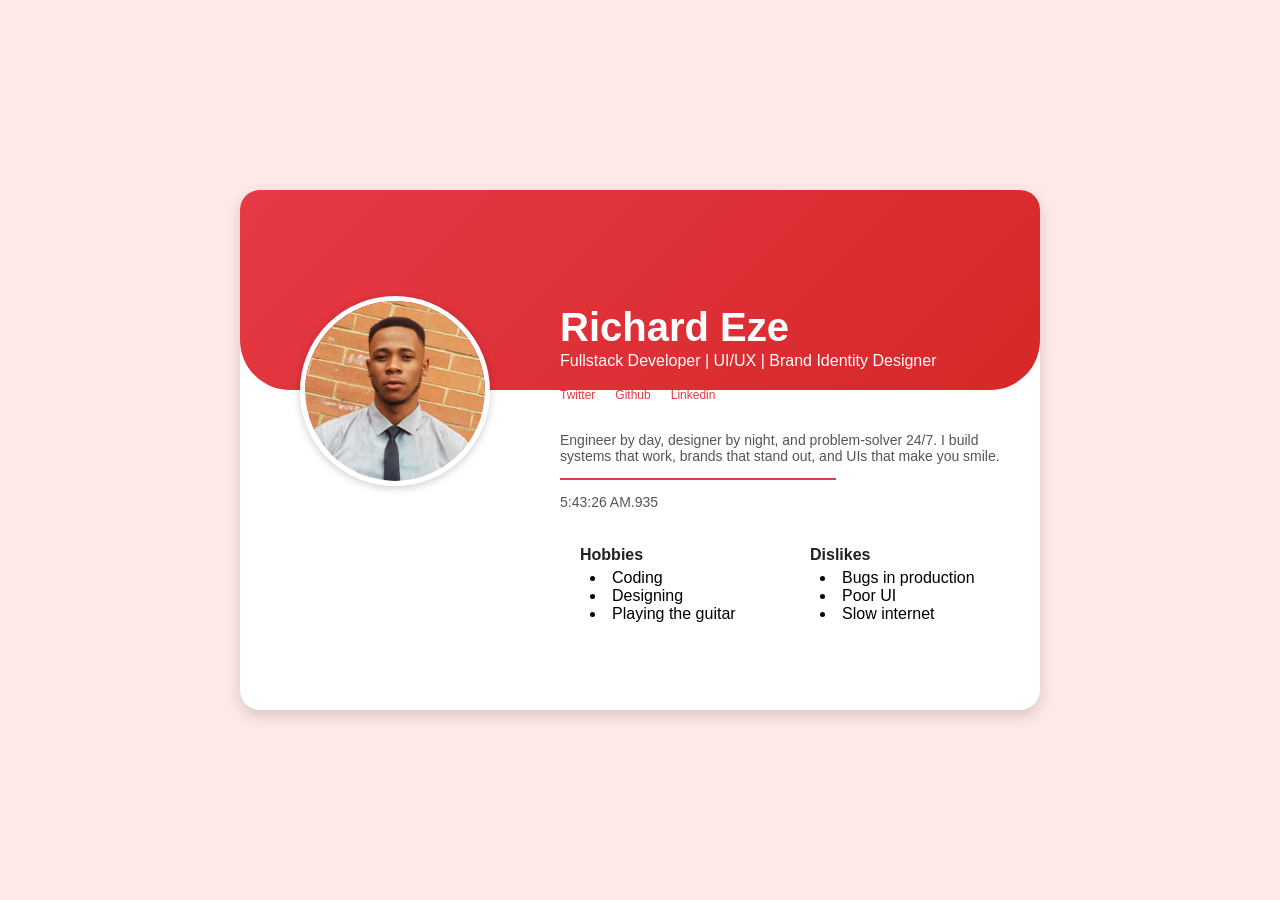
==== index.html @ 55c5f105 "Delete parent folder" ====
<!DOCTYPE html>
<html lang="en">

<head>
  <meta charset="UTF-8">
  <meta name="viewport" content="width=device-width, initial-scale=1.0">
  <title>Profile Card</title>
  <link rel="stylesheet" href="style.css">
</head>

<body>
  <article class="profile-card" data-testid="test-profile-card">
    <!-- Top banner -->
    <div class="banner"></div>

    <!-- Flex wrapper -->
    <div class="profile-content">
      <!-- Avatar -->
      <figure class="avatar">
        <img src="images/ac3216768867569.64ba4d8a40975-modified.png" alt="Profile photo"
          data-testid="test-user-avatar" />
      </figure>

      <!-- Text content -->
      <div class="text-content">
        <!-- Name & Bio -->

        <header>
          <h2 data-testid="test-user-name" aria-label="Richard Eze">Richard Eze</h2>
            <h3>Fullstack Developer | UI/UX | Brand Identity Designer</h3>
        </header>



        <!-- Social Links -->
        <nav data-testid="test-user-social-links">
          <ul>
            <li>
              <a href="https://x.com/designsyuneak?s=21" target="_blank" rel="noopener noreferrer"
                data-testid="test-user-social-twitter">Twitter</a>
            </li>
            <li>
              <a href="https://github.com/Yuneak" target="_blank" rel="noopener noreferrer"
                data-testid="test-user-social-github">Github</a>
            </li>
            <li>
              <a href="https://linkedin.com/in/ezerichard" target="_blank" rel="noopener noreferrer"
                data-testid="test-user-social-linkedin">Linkedin</a>
            </li>
          </ul>
        </nav>




        <p data-testid="test-user-bio">
          Engineer by day, designer by night, and problem-solver 24/7. I build systems that work, brands that stand out, and UIs that make you smile.
        </p>

        <!-- Divider -->
        <hr />

        <!-- Current Time -->
        <p class="time" data-testid="test-user-time"></p>


        <!-- Wrapper for hobbies & dislikes -->
        <div class="lists-container">
          <!-- Hobbies -->
          <section data-testid="test-user-hobbies">
            <h4>Hobbies</h4>
            <ul>
              <li>Coding</li>
              <li>Designing</li>
              <li>Playing the guitar</li>
            </ul>
          </section>

          <!-- Dislikes -->
          <section data-testid="test-user-dislikes">
            <h4>Dislikes</h4>
            <ul>
              <li>Bugs in production</li>
              <li>Poor UI</li>
              <li>Slow internet</li>
            </ul>
          </section>
        </div>
      </div>
    </div>
  </article>
  <script src="script.js"></script>
</body>

</html>
---- style.css ----
body {
  background: #ffe8e8;
  font-family: "Segoe UI", Tahoma, Geneva, Verdana, sans-serif;
  display: flex;
  align-items: center;
  justify-content: center;
  min-height: 100vh;
  margin: 0;
}

/* Card container */
.profile-card {
  background: #fff;
  border-radius: 20px;
  padding-bottom: 20px;
  max-width: 500px;
  width: 60%;
  height: 60%;
  position: relative;
  overflow: hidden;
  box-shadow: 0 6px 15px rgba(0, 0, 0, 0.15);
  padding-bottom: 20px;
}

/* Red banner */
.banner {
  background: linear-gradient(135deg, #e63946, #d62828);
  height: 120px;
  border-bottom-left-radius: 50px;
  border-bottom-right-radius: 50px;
}

/* Flex container */
.profile-content {
  display: flex;
  flex-direction: column;
  align-items: center;
  margin-top: -60px; /* pull content up over banner */
  padding: 0 20px;
}

/* Avatar */
.avatar {
  margin-bottom: 15px;
}
.avatar img {
  width: 120px;
  height: 120px;
  border-radius: 50%;
  border: 5px solid #fff;
  object-fit: cover;
  box-shadow: 0 2px 8px rgba(0,0,0,0.2);
}

/* Text content */
.text-content {
  text-align: center;
  width: 100%;
}

header h2 {
  margin: 2px 0 2px;
  font-size: 35px;
  color: #222;
}
header h3 {
  margin: 0;
  font-size: 12px;
  font-weight: normal;
  color: #666;
}

.text-content p {
  padding: 0 10px;
  color: #555;
  font-size: 14px;
  padding-left: 0px;

}

/* Divider */
.text-content hr {
  width: 60%;
  margin: 15px auto;
  border: none;
  border-top: 2px solid #e63946;
  
}

/* Time */
.time {
  font-size: 13px;
  color: #ff2222;
  margin-bottom: 0
  
}

/* Social links */
nav ul {
  display: flex;
  justify-content: center;
  gap: 20px;
  list-style: none;
  padding: 0;
  margin: 15px 0;
}
nav a {
  font-size: 12px;
  text-decoration: none;
  color: #e63946;
}

nav a:focus {
  outline: 1px dashed #e63946;
  outline-offset: 4px;
  border-radius: 4px;
}

nav a:hover {
  color: #ff4757;
}

/* Hobbies & Dislikes */
section {
  margin-top: 15px;
  text-align: left;
  padding: 0 20px;
}
section h4 {
  margin-bottom: 5px;
  color: #222;
}
section ul {
  list-style: disc inside;
  margin: 0;
  padding-left: 10px;
}

/* ============================= */
/* Responsive layout for desktops */
/* ============================= */

@media (min-width: 768px) {

  .profile-card {
  background: #fff;
  border-radius: 20px;
  max-width: 800px;
  height: 500px;
  width: 80%;
  position: relative;
  overflow: hidden;
  box-shadow: 0 6px 15px rgba(0, 0, 0, 0.15);
  padding-bottom: 20px;
}

  .profile-content {
    flex-direction: row;
    align-items: flex-start;
    gap: 30px;
    margin-top: -60px;
  }

  .banner {
  background: linear-gradient(135deg, #e63946, #d62828);
  height: 200px;
  border-bottom-left-radius: 50px;
  border-bottom-right-radius: 50px;
}

  .avatar {
    flex-shrink: 0;
    margin-bottom: 0;
  }

  .avatar img {
  width: 180px;
  height: 180px;
  border-radius: 50%;
  margin-top: -50px;
  border: 5px solid #fff;
  object-fit: cover;
  box-shadow: 0 2px 8px rgba(0,0,0,0.2);
}

  header {
    display: inline-flexbox;
  }

  nav ul {
    display: inline-flex;
  }

  .text-content {
    text-align: left;
  }

  header h2 {
  margin: -25px 0 2px;
  font-size: 40px;
  color: #ffffff;
}

header h3 {
  margin: 0;
  font-size: 16px;
  font-weight: normal;
  color: #ffffff;
}

  .text-content hr {
    margin: 5px 0;
  }
  

  .lists-container {
  display: flex;
  justify-content: space-between; /* space between hobbies & dislikes */
}

.lists-container section {
  flex: 1; /* each takes equal width */
}

}
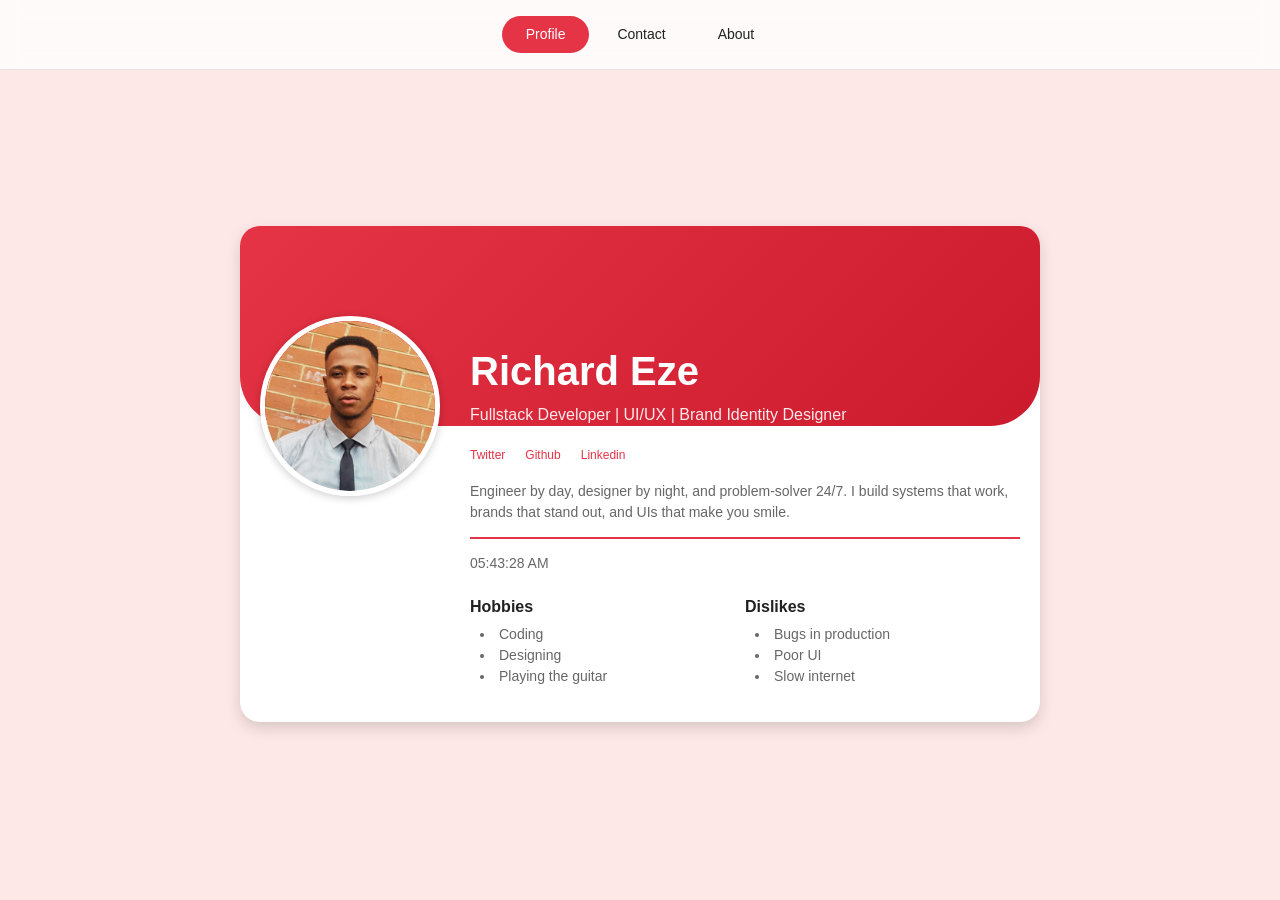
==== commit 5d122872: "Include Contact and about Pages" ====
--- a/index.html
+++ b/index.html
@@ -4,92 +4,108 @@
 <head>
   <meta charset="UTF-8">
   <meta name="viewport" content="width=device-width, initial-scale=1.0">
-  <title>Profile Card</title>
+  <title>Richard Eze - Fullstack Developer & Designer</title>
+  <meta name="description" content="Portfolio of Richard Eze - Fullstack Developer, UI/UX Designer, and Brand Identity Designer. Engineer by day, designer by night.">
+  <meta name="author" content="Richard Eze">
+  
+  <meta property="og:title" content="Richard Eze - Fullstack Developer & Designer">
+  <meta property="og:description" content="Portfolio of Richard Eze - Fullstack Developer, UI/UX Designer, and Brand Identity Designer">
+  
   <link rel="stylesheet" href="style.css">
 </head>
 
 <body>
-  <article class="profile-card" data-testid="test-profile-card">
-    <!-- Top banner -->
-    <div class="banner"></div>
+  <!-- Navigation -->
+  <nav class="navigation" role="navigation">
+    <div class="nav-container">
+      <ul class="nav-links">
+        <li><a href="index.html" class="nav-link active" aria-current="page">Profile</a></li>
+        <li><a href="contact.html" class="nav-link">Contact</a></li>
+        <li><a href="about.html" class="nav-link">About</a></li>
+      </ul>
+    </div>
+  </nav>
 
-    <!-- Flex wrapper -->
-    <div class="profile-content">
-      <!-- Avatar -->
-      <figure class="avatar">
-        <img src="images/ac3216768867569.64ba4d8a40975-modified.png" alt="Profile photo"
-          data-testid="test-user-avatar" />
-      </figure>
+  <!-- Main Content -->
+  <main class="page-main">
+    <article class="profile-card" data-testid="test-profile-card">
+      <!-- Top banner -->
+      <div class="banner"></div>
 
-      <!-- Text content -->
-      <div class="text-content">
-        <!-- Name & Bio -->
+      <!-- Flex wrapper -->
+      <div class="profile-content">
+        <!-- Avatar -->
+        <figure class="avatar">
+          <img src="images/ac3216768867569.64ba4d8a40975-modified.png" 
+               alt="Profile photo"
+               data-testid="test-user-avatar" />
+        </figure>
 
-        <header>
-          <h2 data-testid="test-user-name" aria-label="Richard Eze">Richard Eze</h2>
+        <!-- Text content -->
+        <div class="text-content">
+          <!-- Name & Bio -->
+          <header>
+            <h2 data-testid="test-user-name" aria-label="Richard Eze">Richard Eze</h2>
             <h3>Fullstack Developer | UI/UX | Brand Identity Designer</h3>
-        </header>
+          </header>
 
+          <!-- Social Links -->
+          <nav data-testid="test-user-social-links" aria-label="Social media links">
+            <ul>
+              <li>
+                <a href="https://x.com/designsyuneak?s=21" target="_blank" rel="noopener noreferrer"
+                  data-testid="test-user-social-twitter">Twitter</a>
+              </li>
+              <li>
+                <a href="https://github.com/Yuneak" target="_blank" rel="noopener noreferrer"
+                  data-testid="test-user-social-github">Github</a>
+              </li>
+              <li>
+                <a href="https://linkedin.com/in/ezerichard" target="_blank" rel="noopener noreferrer"
+                  data-testid="test-user-social-linkedin">Linkedin</a>
+              </li>
+            </ul>
+          </nav>
 
+          <p data-testid="test-user-bio">
+            Engineer by day, designer by night, and problem-solver 24/7. I build systems that work, brands that stand
+            out, and UIs that make you smile.
+          </p>
 
-        <!-- Social Links -->
-        <nav data-testid="test-user-social-links">
-          <ul>
-            <li>
-              <a href="https://x.com/designsyuneak?s=21" target="_blank" rel="noopener noreferrer"
-                data-testid="test-user-social-twitter">Twitter</a>
-            </li>
-            <li>
-              <a href="https://github.com/Yuneak" target="_blank" rel="noopener noreferrer"
-                data-testid="test-user-social-github">Github</a>
-            </li>
-            <li>
-              <a href="https://linkedin.com/in/ezerichard" target="_blank" rel="noopener noreferrer"
-                data-testid="test-user-social-linkedin">Linkedin</a>
-            </li>
-          </ul>
-        </nav>
+          <!-- Divider -->
+          <hr />
 
+          <!-- Current Time -->
+          <p class="time" data-testid="test-user-time" id="current-time"></p>
 
+          <!-- Wrapper for hobbies & dislikes -->
+          <div class="lists-container">
+            <!-- Hobbies -->
+            <section data-testid="test-user-hobbies">
+              <h4>Hobbies</h4>
+              <ul>
+                <li>Coding</li>
+                <li>Designing</li>
+                <li>Playing the guitar</li>
+              </ul>
+            </section>
 
-
-        <p data-testid="test-user-bio">
-          Engineer by day, designer by night, and problem-solver 24/7. I build systems that work, brands that stand out, and UIs that make you smile.
-        </p>
-
-        <!-- Divider -->
-        <hr />
-
-        <!-- Current Time -->
-        <p class="time" data-testid="test-user-time"></p>
-
-
-        <!-- Wrapper for hobbies & dislikes -->
-        <div class="lists-container">
-          <!-- Hobbies -->
-          <section data-testid="test-user-hobbies">
-            <h4>Hobbies</h4>
-            <ul>
-              <li>Coding</li>
-              <li>Designing</li>
-              <li>Playing the guitar</li>
-            </ul>
-          </section>
-
-          <!-- Dislikes -->
-          <section data-testid="test-user-dislikes">
-            <h4>Dislikes</h4>
-            <ul>
-              <li>Bugs in production</li>
-              <li>Poor UI</li>
-              <li>Slow internet</li>
-            </ul>
-          </section>
+            <!-- Dislikes -->
+            <section data-testid="test-user-dislikes">
+              <h4>Dislikes</h4>
+              <ul>
+                <li>Bugs in production</li>
+                <li>Poor UI</li>
+                <li>Slow internet</li>
+              </ul>
+            </section>
+          </div>
         </div>
       </div>
-    </div>
-  </article>
+    </article>
+  </main>
+
   <script src="script.js"></script>
 </body>
 
-</html>+</html>
--- a/style.css
+++ b/style.css
@@ -1,102 +1,172 @@
+/* ============================= */
+/* CSS Variables & Reset */
+/* ============================= */
+
+:root {
+  --color-background: hsl(0, 91%, 95%);
+  --color-foreground: hsl(0, 0%, 13%);
+  --color-card: hsl(0, 0%, 100%);
+  --color-primary: hsl(354, 77%, 55%);
+  --color-primary-dark: hsl(354, 77%, 45%);
+  --color-muted: hsl(0, 20%, 96%);
+  --color-muted-foreground: hsl(0, 0%, 40%);
+  --color-border: hsl(0, 20%, 90%);
+  --color-destructive: hsl(0, 84%, 60%);
+  --gradient-primary: linear-gradient(135deg, hsl(354, 77%, 55%), hsl(354, 77%, 45%));
+  --radius: 1.25rem;
+  --font-family: "Segoe UI", Tahoma, Geneva, Verdana, sans-serif;
+}
+
+* {
+  box-sizing: border-box;
+}
+
 body {
-  background: #ffe8e8;
-  font-family: "Segoe UI", Tahoma, Geneva, Verdana, sans-serif;
+  background: var(--color-background);
+  font-family: var(--font-family);
+  margin: 0;
+  padding: 0;
+  color: var(--color-foreground);
+  line-height: 1.5;
+}
+
+/* ============================= */
+/* Navigation */
+/* ============================= */
+
+.navigation {
+  position: fixed;
+  top: 0;
+  left: 0;
+  right: 0;
+  z-index: 50;
+  background: rgba(255, 255, 255, 0.8);
+  backdrop-filter: blur(8px);
+  border-bottom: 1px solid var(--color-border);
+}
+
+.nav-container {
+  max-width: 1200px;
+  margin: 0 auto;
+  padding: 0 1rem;
+}
+
+.nav-links {
+  display: flex;
+  justify-content: center;
+  gap: 0.25rem;
+  list-style: none;
+  padding: 1rem 0;
+  margin: 0;
+}
+
+.nav-link {
+  display: inline-block;
+  padding: 0.5rem 1.5rem;
+  border-radius: 9999px;
+  text-decoration: none;
+  font-size: 0.875rem;
+  font-weight: 500;
+  color: var(--color-foreground);
+  transition: all 0.2s;
+}
+
+.nav-link:hover {
+  background: rgba(230, 57, 70, 0.1);
+}
+
+.nav-link:focus {
+  outline: 2px solid var(--color-primary);
+  outline-offset: 2px;
+}
+
+.nav-link.active {
+  background: var(--color-primary);
+  color: white;
+}
+
+/* ============================= */
+/* Page Main Layout */
+/* ============================= */
+
+.page-main {
+  min-height: 100vh;
+  padding: 6rem 1rem 3rem;
   display: flex;
   align-items: center;
   justify-content: center;
-  min-height: 100vh;
-  margin: 0;
-}
-
-/* Card container */
+}
+
+.container {
+  max-width: 64rem;
+  margin: 0 auto;
+  width: 100%;
+}
+
+/* ============================= */
+/* Profile Card (Stage 0) */
+/* ============================= */
+
 .profile-card {
-  background: #fff;
+  background: var(--color-card);
   border-radius: 20px;
-  padding-bottom: 20px;
   max-width: 500px;
-  width: 60%;
-  height: 60%;
+  width: 90%;
+  margin: 0 auto;
   position: relative;
   overflow: hidden;
   box-shadow: 0 6px 15px rgba(0, 0, 0, 0.15);
-  padding-bottom: 20px;
-}
-
-/* Red banner */
+}
+
 .banner {
-  background: linear-gradient(135deg, #e63946, #d62828);
+  background: var(--gradient-primary);
   height: 120px;
   border-bottom-left-radius: 50px;
   border-bottom-right-radius: 50px;
 }
 
-/* Flex container */
 .profile-content {
   display: flex;
   flex-direction: column;
   align-items: center;
-  margin-top: -60px; /* pull content up over banner */
-  padding: 0 20px;
-}
-
-/* Avatar */
+  margin-top: -60px;
+  padding: 0 20px 20px;
+}
+
 .avatar {
   margin-bottom: 15px;
-}
+  margin: 0;
+}
+
 .avatar img {
   width: 120px;
   height: 120px;
   border-radius: 50%;
-  border: 5px solid #fff;
+  border: 5px solid var(--color-card);
   object-fit: cover;
-  box-shadow: 0 2px 8px rgba(0,0,0,0.2);
-}
-
-/* Text content */
+  box-shadow: 0 2px 8px rgba(0, 0, 0, 0.2);
+  display: block;
+}
+
 .text-content {
   text-align: center;
   width: 100%;
 }
 
-header h2 {
-  margin: 2px 0 2px;
+.text-content header h2 {
+  margin: 0.5rem 0 0.125rem;
   font-size: 35px;
-  color: #222;
-}
-header h3 {
+  color: var(--color-foreground);
+}
+
+.text-content header h3 {
   margin: 0;
   font-size: 12px;
   font-weight: normal;
-  color: #666;
-}
-
-.text-content p {
-  padding: 0 10px;
-  color: #555;
-  font-size: 14px;
-  padding-left: 0px;
-
-}
-
-/* Divider */
-.text-content hr {
-  width: 60%;
-  margin: 15px auto;
-  border: none;
-  border-top: 2px solid #e63946;
-  
-}
-
-/* Time */
-.time {
-  font-size: 13px;
-  color: #ff2222;
-  margin-bottom: 0
-  
-}
-
-/* Social links */
-nav ul {
+  color: var(--color-muted-foreground);
+}
+
+.text-content nav ul {
   display: flex;
   justify-content: center;
   gap: 20px;
@@ -104,69 +174,318 @@
   padding: 0;
   margin: 15px 0;
 }
-nav a {
+
+.text-content nav a {
   font-size: 12px;
   text-decoration: none;
-  color: #e63946;
-}
-
-nav a:focus {
-  outline: 1px dashed #e63946;
+  color: var(--color-primary);
+  transition: color 0.2s;
+}
+
+.text-content nav a:hover {
+  color: var(--color-primary-dark);
+}
+
+.text-content nav a:focus {
+  outline: 1px dashed var(--color-primary);
   outline-offset: 4px;
   border-radius: 4px;
 }
 
-nav a:hover {
-  color: #ff4757;
-}
-
-/* Hobbies & Dislikes */
-section {
+.text-content > p {
+  padding: 0;
+  color: var(--color-muted-foreground);
+  font-size: 14px;
+}
+
+.text-content hr {
+  width: 60%;
+  margin: 15px auto;
+  border: none;
+  border-top: 2px solid var(--color-primary);
+}
+
+.time {
+  font-size: 13px;
+  color: var(--color-primary);
+  margin-bottom: 0;
+}
+
+.lists-container {
   margin-top: 15px;
+}
+
+.text-content section {
   text-align: left;
   padding: 0 20px;
-}
-section h4 {
+  margin-bottom: 15px;
+}
+
+
+.text-content section h4 {
   margin-bottom: 5px;
-  color: #222;
-}
-section ul {
+  color: var(--color-foreground);
+  font-weight: 600;
+}
+
+.text-content section ul {
   list-style: disc inside;
   margin: 0;
   padding-left: 10px;
-}
-
-/* ============================= */
-/* Responsive layout for desktops */
+  font-size: 14px;
+  color: var(--color-muted-foreground);
+}
+
+/* ============================= */
+/* Contact Page */
+/* ============================= */
+
+.contact-page,
+.about-page {
+  align-items: flex-start;
+  padding-top: 7rem;
+}
+
+.page-header {
+  text-align: center;
+  margin-bottom: 3rem;
+}
+
+.page-header .icon-wrapper {
+  display: inline-flex;
+  align-items: center;
+  justify-content: center;
+  width: 4rem;
+  height: 4rem;
+  border-radius: 50%;
+  background: rgba(230, 57, 70, 0.1);
+  margin-bottom: 1rem;
+}
+
+.page-header .icon {
+  color: var(--color-primary);
+}
+
+.page-header h1 {
+  font-size: 2.5rem;
+  margin: 0 0 1rem;
+  font-weight: bold;
+}
+
+.page-description {
+  font-size: 1.125rem;
+  color: var(--color-muted-foreground);
+  max-width: 42rem;
+  margin: 0 auto;
+}
+
+.form-card {
+  background: var(--color-card);
+  border-radius: 20px;
+  box-shadow: 0 6px 15px rgba(0, 0, 0, 0.15);
+  padding: 2rem;
+  max-width: 42rem;
+  margin: 0 auto;
+}
+
+.success-message {
+  margin-bottom: 1.5rem;
+  padding: 1rem;
+  background: rgba(230, 57, 70, 0.1);
+  border: 1px solid var(--color-primary);
+  border-radius: var(--radius);
+  color: var(--color-primary);
+}
+
+.success-message.hidden {
+  display: none;
+}
+
+.contact-form {
+  display: flex;
+  flex-direction: column;
+  gap: 1.5rem;
+}
+
+.form-group {
+  display: flex;
+  flex-direction: column;
+}
+
+.form-label {
+  font-size: 1rem;
+  font-weight: 500;
+  margin-bottom: 0.5rem;
+  display: block;
+}
+
+.form-input {
+  width: 100%;
+  padding: 0.5rem 0.75rem;
+  border: 1px solid var(--color-border);
+  border-radius: 0.5rem;
+  font-size: 0.875rem;
+  font-family: inherit;
+  transition: border-color 0.2s, box-shadow 0.2s;
+}
+
+.form-input:focus {
+  outline: none;
+  border-color: var(--color-primary);
+  box-shadow: 0 0 0 3px rgba(230, 57, 70, 0.1);
+}
+
+.form-input.error {
+  border-color: var(--color-destructive);
+}
+
+.form-input[aria-invalid="true"] {
+  border-color: var(--color-destructive);
+}
+
+.form-textarea {
+  resize: vertical;
+  min-height: 6rem;
+}
+
+.error-message {
+  margin-top: 0.5rem;
+  font-size: 0.875rem;
+  color: var(--color-destructive);
+}
+
+.error-message.hidden {
+  display: none;
+}
+
+.submit-button {
+  width: 100%;
+  padding: 0.75rem 1.5rem;
+  background: var(--gradient-primary);
+  color: white;
+  border: none;
+  border-radius: 0.5rem;
+  font-size: 1rem;
+  font-weight: 500;
+  cursor: pointer;
+  transition: opacity 0.2s;
+  font-family: inherit;
+}
+
+.submit-button:hover {
+  opacity: 0.9;
+}
+
+.submit-button:focus {
+  outline: 2px solid var(--color-primary);
+  outline-offset: 2px;
+}
+
+/* ============================= */
+/* About Page */
+/* ============================= */
+
+.about-sections {
+  display: flex;
+  flex-direction: column;
+  gap: 2rem;
+}
+
+.about-card {
+  background: var(--color-card);
+  border-radius: 20px;
+  box-shadow: 0 6px 15px rgba(0, 0, 0, 0.15);
+  padding: 2rem;
+}
+
+.about-card.future-note {
+  background: linear-gradient(to bottom right, rgba(230, 57, 70, 0.05), rgba(230, 57, 70, 0.1));
+  border: 2px solid rgba(230, 57, 70, 0.2);
+}
+
+.card-header {
+  display: flex;
+  align-items: center;
+  gap: 0.75rem;
+  margin-bottom: 1rem;
+}
+
+.card-header .icon-wrapper {
+  width: 2.5rem;
+  height: 2.5rem;
+  border-radius: 50%;
+  background: rgba(230, 57, 70, 0.1);
+  display: flex;
+  align-items: center;
+  justify-content: center;
+  flex-shrink: 0;
+}
+
+.card-header .icon {
+  color: var(--color-primary);
+}
+
+.card-header h2 {
+  font-size: 1.5rem;
+  margin: 0;
+  font-weight: bold;
+}
+
+.about-card p {
+  color: var(--color-muted-foreground);
+  line-height: 1.6;
+  margin: 0;
+}
+
+.section-intro {
+  margin-bottom: 1rem;
+}
+
+.goal-list {
+  list-style: none;
+  padding: 0;
+  margin: 0;
+  display: flex;
+  flex-direction: column;
+  gap: 0.75rem;
+}
+
+.goal-list li {
+  display: flex;
+  align-items: flex-start;
+  gap: 0.75rem;
+  color: var(--color-muted-foreground);
+}
+
+.goal-list .bullet {
+  color: var(--color-primary);
+  margin-top: 0.25rem;
+  flex-shrink: 0;
+}
+
+.italic-text {
+  font-style: italic;
+}
+
+/* ============================= */
+/* Responsive Styles */
 /* ============================= */
 
 @media (min-width: 768px) {
-
   .profile-card {
-  background: #fff;
-  border-radius: 20px;
-  max-width: 800px;
-  height: 500px;
-  width: 80%;
-  position: relative;
-  overflow: hidden;
-  box-shadow: 0 6px 15px rgba(0, 0, 0, 0.15);
-  padding-bottom: 20px;
-}
+    max-width: 800px;
+    width: 80%;
+  }
+
+  .banner {
+    height: 200px;
+  }
 
   .profile-content {
     flex-direction: row;
     align-items: flex-start;
     gap: 30px;
-    margin-top: -60px;
-  }
-
-  .banner {
-  background: linear-gradient(135deg, #e63946, #d62828);
-  height: 200px;
-  border-bottom-left-radius: 50px;
-  border-bottom-right-radius: 50px;
-}
+  }
 
   .avatar {
     flex-shrink: 0;
@@ -174,52 +493,57 @@
   }
 
   .avatar img {
-  width: 180px;
-  height: 180px;
-  border-radius: 50%;
-  margin-top: -50px;
-  border: 5px solid #fff;
-  object-fit: cover;
-  box-shadow: 0 2px 8px rgba(0,0,0,0.2);
-}
-
-  header {
-    display: inline-flexbox;
-  }
-
-  nav ul {
-    display: inline-flex;
+    width: 180px;
+    height: 180px;
+    margin-top: -50px;
   }
 
   .text-content {
     text-align: left;
   }
 
-  header h2 {
-  margin: -25px 0 2px;
-  font-size: 40px;
-  color: #ffffff;
-}
-
-header h3 {
-  margin: 0;
-  font-size: 16px;
-  font-weight: normal;
-  color: #ffffff;
-}
+  .text-content header h2 {
+    margin-top: -25px;
+    font-size: 40px;
+    color: white;
+  }
+
+  .text-content header h3 {
+    font-size: 16px;
+    color: rgba(255, 255, 255, 0.9);
+  }
+
+  .text-content nav ul {
+    justify-content: flex-start;
+  }
 
   .text-content hr {
     margin: 5px 0;
-  }
-  
+    width: 100%;
+  }
 
   .lists-container {
-  display: flex;
-  justify-content: space-between; /* space between hobbies & dislikes */
-}
-
-.lists-container section {
-  flex: 1; /* each takes equal width */
-}
-
-}
+    display: flex;
+    justify-content: space-between;
+    margin-top: 0;
+  }
+
+  .text-content section {
+    flex: 1;
+    padding: 0;
+  }
+
+  .page-header h1 {
+    font-size: 3rem;
+  }
+
+  .form-card {
+    padding: 3rem;
+  }
+}
+
+@media (min-width: 1024px) {
+  .page-header h1 {
+    font-size: 3.5rem;
+  }
+}
